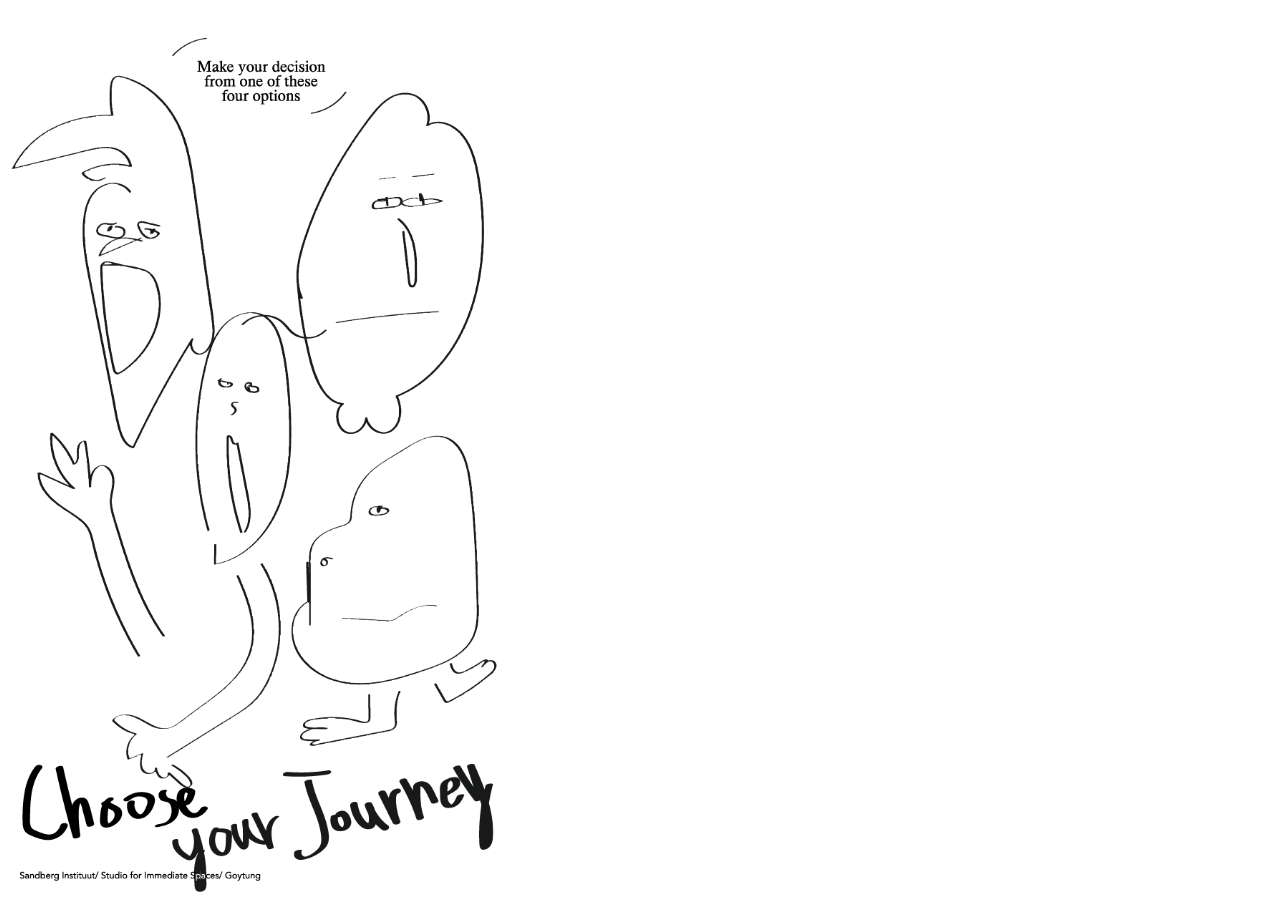
==== index.html @ a80c8002 "add stuff" ====
<DOCTYPE html>
<html>
	<header>
	</header>
	<body>
		<div>
<map id="index" name="index"><area shape="poly" alt="" title="" coords="522,132,510,144,488,174,468,206,438,258,422,296,406,344,402,370,404,400,416,468,430,518,442,540,458,550,464,552,458,570,462,584,468,588,476,594,488,590,498,576,506,588,514,592,526,592,540,586,546,572,548,546,542,540,564,530,594,504,624,470,640,432,652,396,662,354,662,294,656,240,644,194,628,170,610,158,584,160,584,136,568,120,554,118,532,124" href="a.html" target="" /><area shape="poly" alt="" title="" coords="212,130,230,148,246,182,256,220,266,304,276,370,284,418,286,456,278,480,264,486,258,474,250,470,234,504,212,540,178,606,172,614,160,606,146,546,130,466,114,380,104,322,106,280,114,262,140,242,136,238,124,242,114,238,110,234,104,228,132,216,158,218,166,220,172,220,162,206,154,198,138,192,108,200,58,212,-6,228,6,222,14,208,32,184,66,164,94,154,134,148,142,150,144,120,146,102,150,92,168,96,202,116" href="b.html" target="" /><area shape="poly" alt="" title="" coords="376,450,384,488,390,528,394,584,392,628,386,674,374,708,340,750,324,762,300,778,288,776,288,744,270,706,264,646,262,598,268,536,276,494,286,462,320,424,330,422,348,424,362,436" href="c.html" target="" /><area shape="poly" alt="" title="" coords="606,600,622,606,636,632,648,662,652,746,654,824,654,862,638,894,618,906,580,926,526,942,476,944,438,932,410,914,408,908,398,892,394,868,402,844,418,826,418,762,426,746,442,730,470,722,480,712,482,690,488,668,506,644,538,620,566,608,586,596,586,596" href="d.html" target="" /><!-- Created by Online Image Map Editor (http://www.maschek.hu/imagemap/index) --></map>



		<img src="index.png" usemap="#index" style="height:100%">
		</div>
	
	</body>
</html>
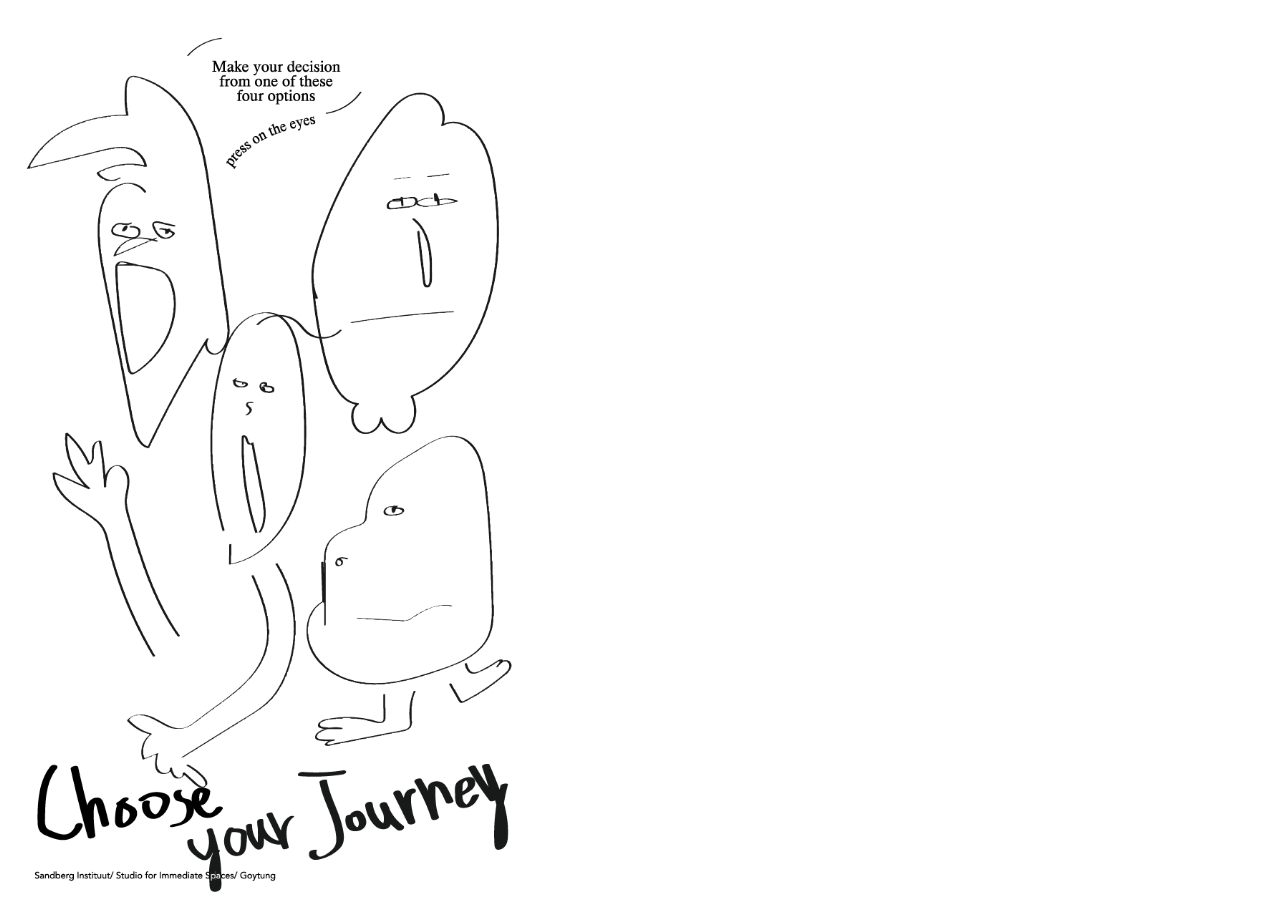
==== commit fe812831: "clear hidden features, put middle" ====
--- a/index.html
+++ b/index.html
@@ -1,6 +1,7 @@
 <DOCTYPE html>
 <html>
 	<header>
+		<link rel="stylesheet" href="stylesheet.css">
 	</header>
 	<body>
 		<div>
@@ -8,7 +9,7 @@
 
 
 
-		<img src="index.png" usemap="#index" style="height:100%">
+<img src="index.png" usemap="#index" class="background">
 		</div>
 	
 	</body>
--- a/stylesheet.css
+++ b/stylesheet.css
@@ -0,0 +1,15 @@
+audio {
+border-radius: 0.5em;
+position:absolute;
+bottom:400px;
+left:180px;
+right:250px;}
+
+
+.background {
+height:100%;
+margin-left:15px;
+}
+
+
+
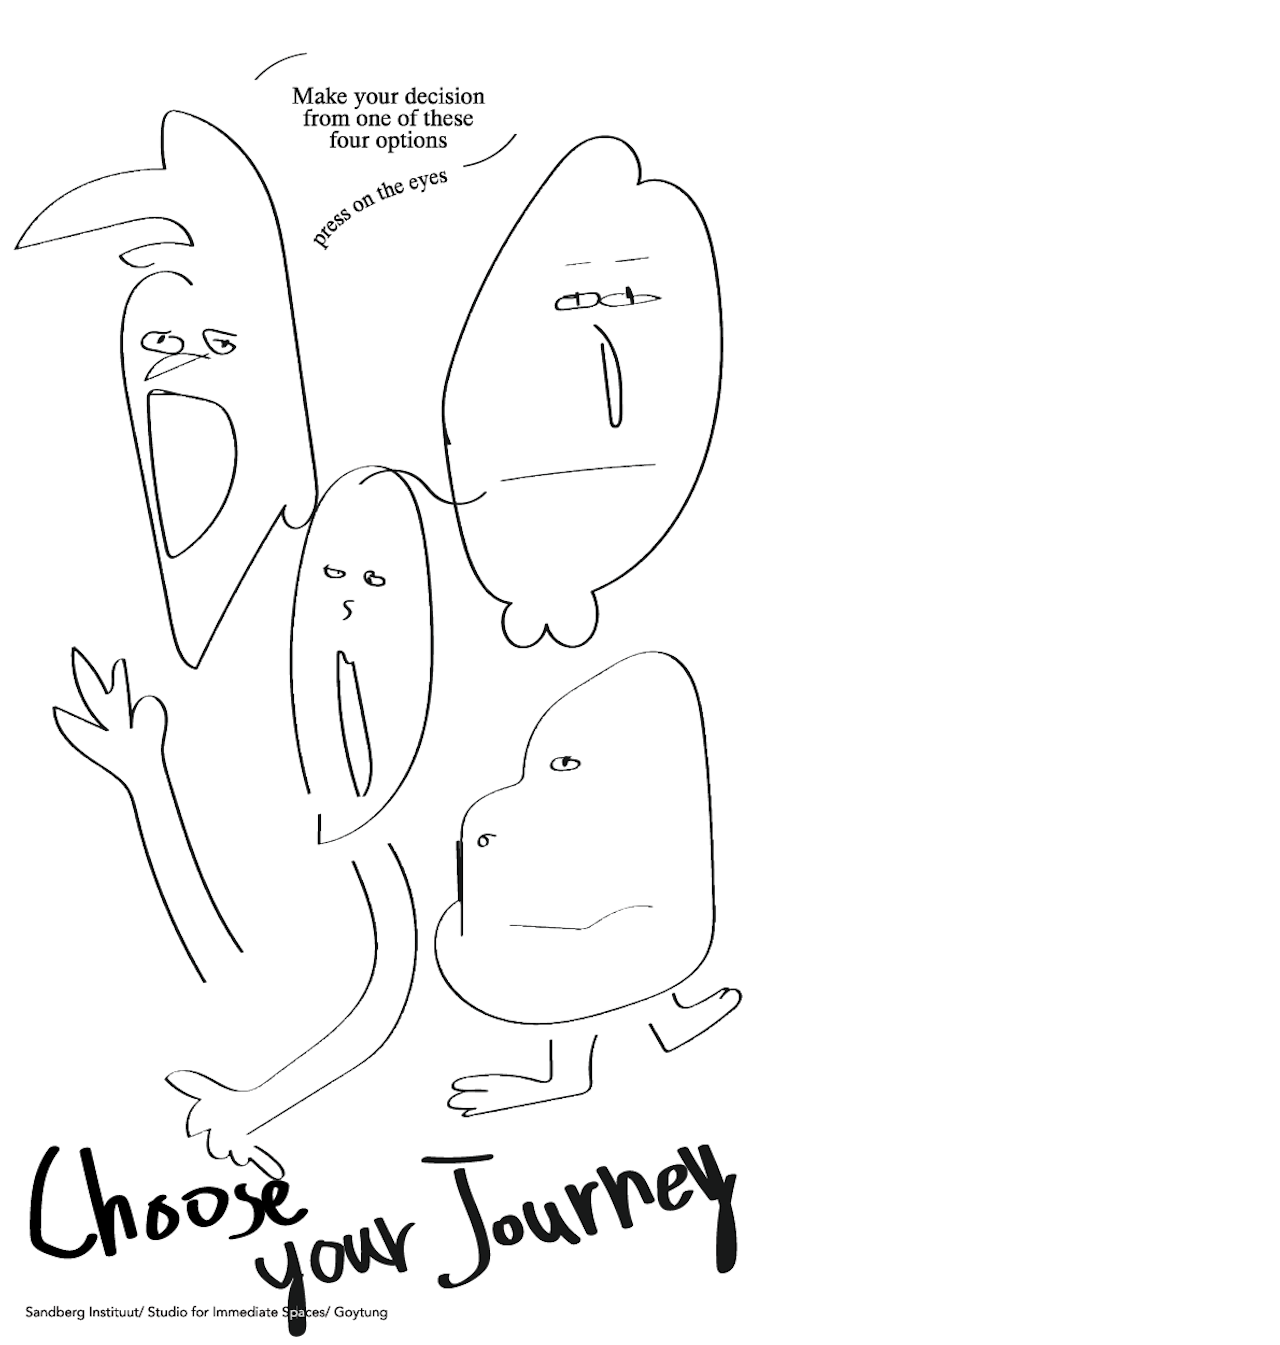
==== commit c0bbd3e6: "new index" ====
--- a/index.html
+++ b/index.html
@@ -5,10 +5,7 @@
 	</header>
 	<body>
 		<div>
-<map id="index" name="index"><area shape="poly" alt="" title="" coords="522,132,510,144,488,174,468,206,438,258,422,296,406,344,402,370,404,400,416,468,430,518,442,540,458,550,464,552,458,570,462,584,468,588,476,594,488,590,498,576,506,588,514,592,526,592,540,586,546,572,548,546,542,540,564,530,594,504,624,470,640,432,652,396,662,354,662,294,656,240,644,194,628,170,610,158,584,160,584,136,568,120,554,118,532,124" href="a.html" target="" /><area shape="poly" alt="" title="" coords="212,130,230,148,246,182,256,220,266,304,276,370,284,418,286,456,278,480,264,486,258,474,250,470,234,504,212,540,178,606,172,614,160,606,146,546,130,466,114,380,104,322,106,280,114,262,140,242,136,238,124,242,114,238,110,234,104,228,132,216,158,218,166,220,172,220,162,206,154,198,138,192,108,200,58,212,-6,228,6,222,14,208,32,184,66,164,94,154,134,148,142,150,144,120,146,102,150,92,168,96,202,116" href="b.html" target="" /><area shape="poly" alt="" title="" coords="376,450,384,488,390,528,394,584,392,628,386,674,374,708,340,750,324,762,300,778,288,776,288,744,270,706,264,646,262,598,268,536,276,494,286,462,320,424,330,422,348,424,362,436" href="c.html" target="" /><area shape="poly" alt="" title="" coords="606,600,622,606,636,632,648,662,652,746,654,824,654,862,638,894,618,906,580,926,526,942,476,944,438,932,410,914,408,908,398,892,394,868,402,844,418,826,418,762,426,746,442,730,470,722,480,712,482,690,488,668,506,644,538,620,566,608,586,596,586,596" href="d.html" target="" /><!-- Created by Online Image Map Editor (http://www.maschek.hu/imagemap/index) --></map>
-
-
-
+<map id="index" name="index"><area shape="poly" alt="" title="" coords="586,162,586,144,580,132,564,120,540,120,510,142,476,184,432,274,398,380,414,452,428,518,442,536,450,544,464,552,466,552,460,564,458,576,464,582,470,588,476,596,488,590,498,582,498,572,510,590,524,594,542,586,548,568,546,554,542,542,582,518,606,490,628,458,648,412,658,354,662,296,652,228,644,194,620,164,600,160" href="a.html" target="" /><area shape="poly" alt="" title="" coords="178,102,214,132,236,160,254,214,282,412,282,462,280,476,264,484,254,472,254,456,220,524,172,610,148,586,100,322,122,244,102,228,146,214,168,216,156,198,134,194,72,206,6,224,-4,224,34,184,86,158,134,148,148,148,142,118,144,94,158,94" href="b.html" target="" /><area shape="poly" alt="" title="" coords="332,422,304,436,272,500,260,630,282,736,290,752,290,776,328,758,362,724,390,654,392,554,380,460,354,428,344,424" href="c.html" target="" /><area shape="poly" alt="" title="" coords="610,598,626,614,636,636,652,722,656,856,642,890,614,912,494,948,440,938,402,902,392,860,410,830,420,828,422,756,438,734,482,716,480,690,502,648,580,598,592,594" href="d.html" target="" /></map>
 <img src="index.png" usemap="#index" class="background">
 		</div>
 	
--- a/stylesheet.css
+++ b/stylesheet.css
@@ -1,14 +1,23 @@
 audio {
 border-radius: 0.5em;
-position:absolute;
-bottom:400px;
-left:180px;
-right:250px;}
+position:fixed;
+width:80%;
+left:100px;
+min-width:100px;
+bottom:500px;
+}
 
 
+  audio::-webkit-media-controls-timeline {
+    display: inline;
+  }
+
+  audio::-webkit-media-controls-current-time-display {
+    display: flex;
+  }
+
 .background {
-height:100%;
-margin-left:15px;
+left:80px;
 }
 
 
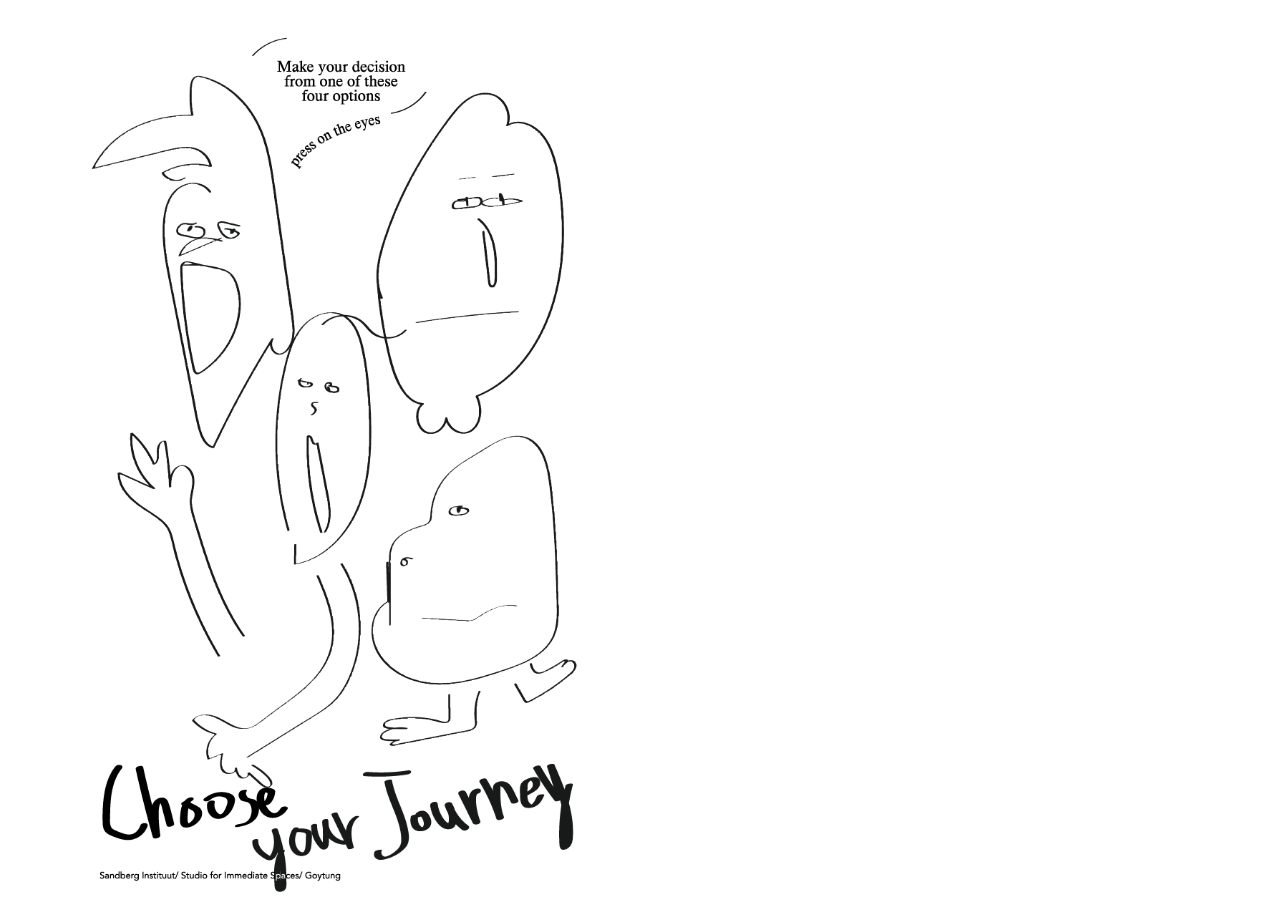
==== commit 0b3fa7da: "responsive image map" ====
--- a/index.html
+++ b/index.html
@@ -4,11 +4,18 @@
 		<link rel="stylesheet" href="stylesheet.css">
 	</header>
 	<body>
-		<div>
-<map id="index" name="index"><area shape="poly" alt="" title="" coords="586,162,586,144,580,132,564,120,540,120,510,142,476,184,432,274,398,380,414,452,428,518,442,536,450,544,464,552,466,552,460,564,458,576,464,582,470,588,476,596,488,590,498,582,498,572,510,590,524,594,542,586,548,568,546,554,542,542,582,518,606,490,628,458,648,412,658,354,662,296,652,228,644,194,620,164,600,160" href="a.html" target="" /><area shape="poly" alt="" title="" coords="178,102,214,132,236,160,254,214,282,412,282,462,280,476,264,484,254,472,254,456,220,524,172,610,148,586,100,322,122,244,102,228,146,214,168,216,156,198,134,194,72,206,6,224,-4,224,34,184,86,158,134,148,148,148,142,118,144,94,158,94" href="b.html" target="" /><area shape="poly" alt="" title="" coords="332,422,304,436,272,500,260,630,282,736,290,752,290,776,328,758,362,724,390,654,392,554,380,460,354,428,344,424" href="c.html" target="" /><area shape="poly" alt="" title="" coords="610,598,626,614,636,636,652,722,656,856,642,890,614,912,494,948,440,938,402,902,392,860,410,830,420,828,422,756,438,734,482,716,480,690,502,648,580,598,592,594" href="d.html" target="" /></map>
-<img src="index.png" usemap="#index" class="background">
-		</div>
-	
+		<p><img src="index.png" usemap="#map" class="background" >
+		</p>
+		<map id="map" name="map"><area shape="poly" alt="" title="" coords="522,132,510,144,488,174,468,206,438,258,422,296,406,344,402,370,404,400,416,468,430,518,442,540,458,550,464,552,458,570,462,584,468,588,476,594,488,590,498,576,506,588,514,592,526,592,540,586,546,572,548,546,542,540,564,530,594,504,624,470,640,432,652,396,662,354,662,294,656,240,644,194,628,170,610,158,584,160,584,136,568,120,554,118,532,124" href="a.html" target="" /><area shape="poly" alt="" title="" coords="212,130,230,148,246,182,256,220,266,304,276,370,284,418,286,456,278,480,264,486,258,474,250,470,234,504,212,540,178,606,172,614,160,606,146,546,130,466,114,380,104,322,106,280,114,262,140,242,136,238,124,242,114,238,110,234,104,228,132,216,158,218,166,220,172,220,162,206,154,198,138,192,108,200,58,212,-6,228,6,222,14,208,32,184,66,164,94,154,134,148,142,150,144,120,146,102,150,92,168,96,202,116" href="b.html" target="" /><area shape="poly" alt="" title="" coords="376,450,384,488,390,528,394,584,392,628,386,674,374,708,340,750,324,762,300,778,288,776,288,744,270,706,264,646,262,598,268,536,276,494,286,462,320,424,330,422,348,424,362,436" href="c.html" target="" /><area shape="poly" alt="" title="" coords="606,600,622,606,636,632,648,662,652,746,654,824,654,862,638,894,618,906,580,926,526,942,476,944,438,932,410,914,408,908,398,892,394,868,402,844,418,826,418,762,426,746,442,730,470,722,480,712,482,690,488,668,506,644,538,620,566,608,586,596,586,596" href="d.html" target="" />
+
+</div>
+<script src="http://ajax.googleapis.com/ajax/libs/jquery/1.11.0/jquery.min.js"></script>
+<script type="text/javascript" src="imageMapResizer.min.js"></script>
+<script type="text/javascript">
+
+		$('map').imageMapResize();
+
+	</script>
 	</body>
 </html>
 
--- a/stylesheet.css
+++ b/stylesheet.css
@@ -17,7 +17,8 @@
   }
 
 .background {
-left:80px;
+margin-left:80px;
+height:100%;
 }
 
 
